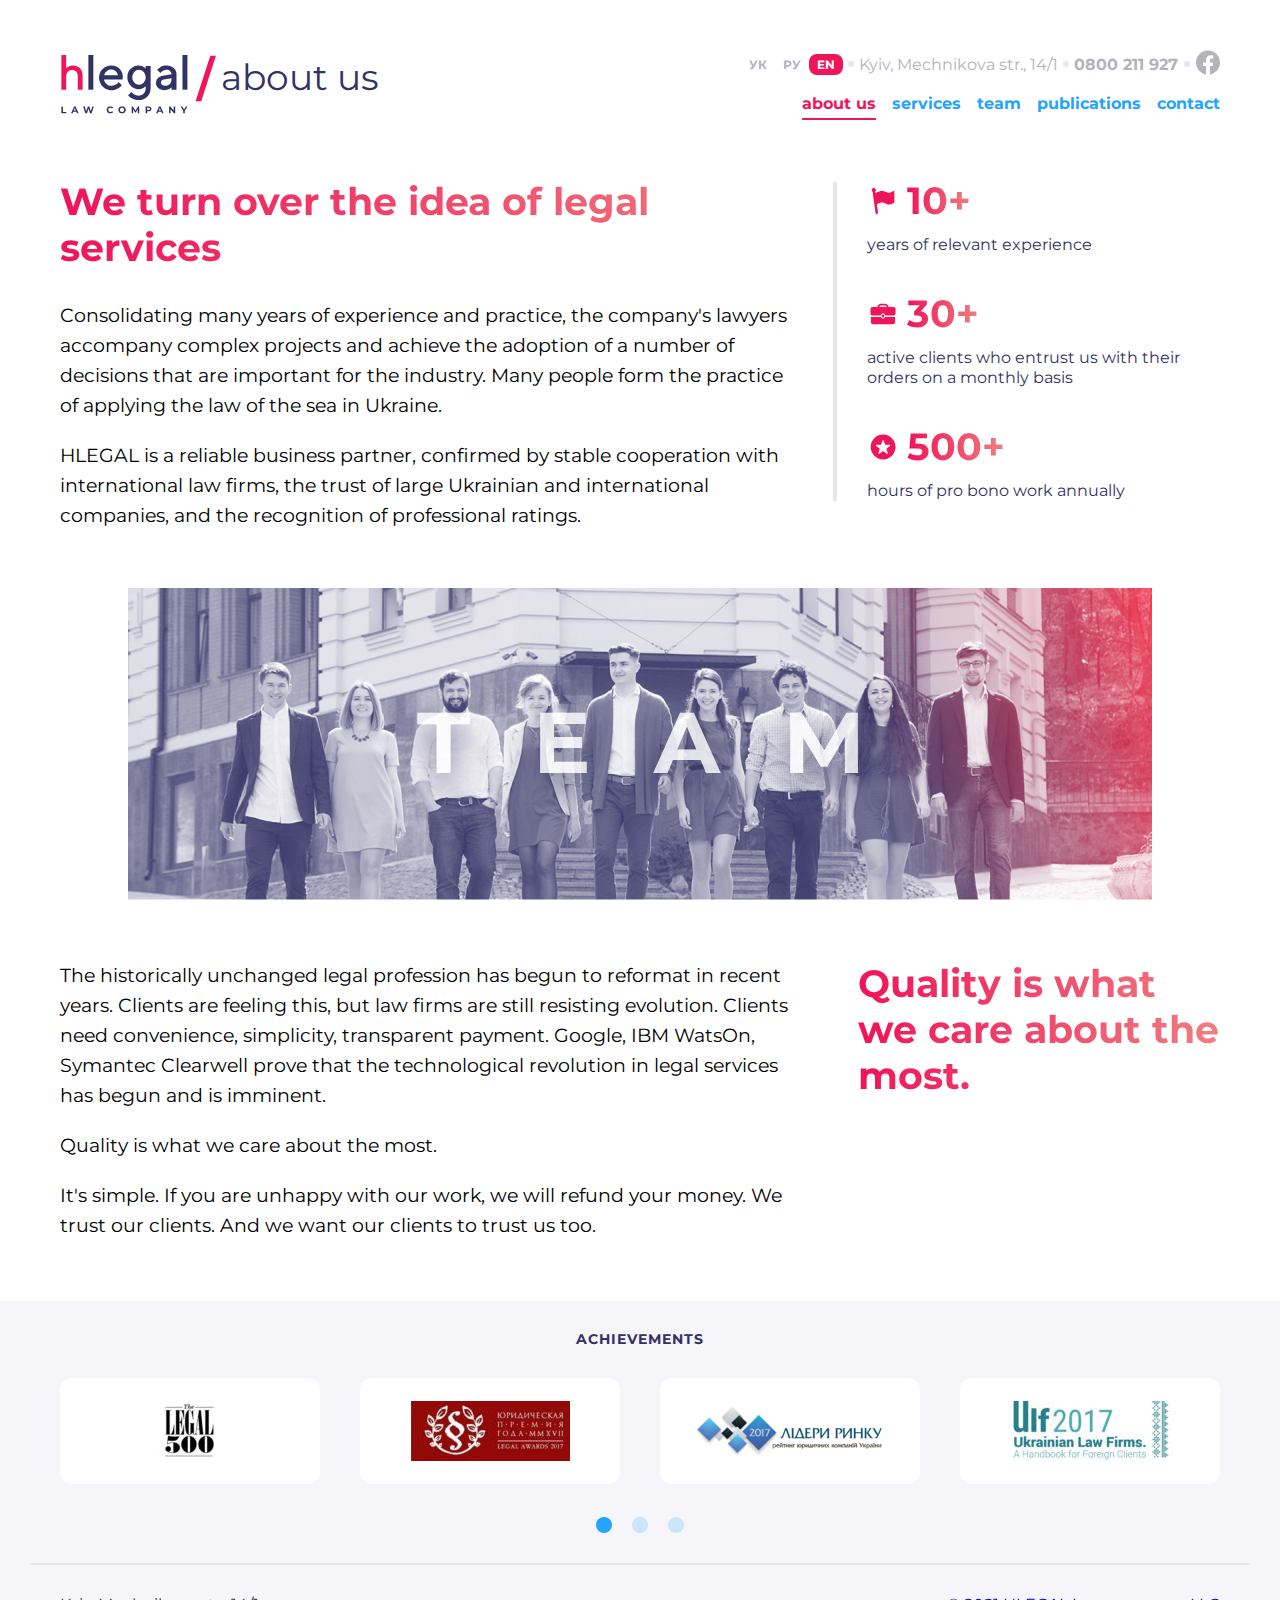
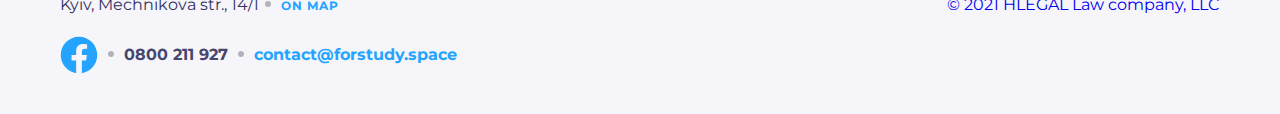
==== app/about.html @ e714e83e "add project" ====
<!DOCTYPE html>
<html lang="en">
<head>
    <meta charset="UTF-8">
    <meta http-equiv="X-UA-Compatible" content="IE=edge">
    <meta name="viewport" content="width=device-width, initial-scale=1.0">
    <link rel="stylesheet" href="css/style.css">
    <link rel="preload" href="fonts/Montserrat-Bold.woff2" as="font" type="font/woff2" crossorigin="anonymous">
    <link rel="preload" href="fonts/Montserrat-BoldItalic.woff2" as="font" type="font/woff2" crossorigin="anonymous">
    <link rel="preload" href="fonts/Montserrat-Italic.woff2" as="font" type="font/woff2" crossorigin="anonymous">
    <link rel="preload" href="fonts/Montserrat-Regular.woff2" as="font" type="font/woff2" crossorigin="anonymous">
    <title>Document</title>
</head>
<body class="body">
    <header class="header header--white container">
        <div class="header__top header__top--grey">
            <ul class="header__leng">
                <li class="header__leng-item header__leng-item--grey"><a href="#">УК</a></li>
                <li class="header__leng-item header__leng-item--grey"><a href="#">РУ</a></li>
                <li class="header__leng-item header__leng-item--grey active"><a href="#" >EN</a></li>
            </ul>
            <p class="header__adress">Kyiv, Mechnikova str., 14/1</p>
            <a href="tel:+30800211927" class="header__tel header__tel--dark">0800 211 927</a>
            <a href="#" class="header__fb">
                <svg width="24" height="25" viewBox="0 0 24 25" fill="none" xmlns="http://www.w3.org/2000/svg">
                    <path d="M24 12.5733C24 5.90541 18.6274 0.5 12 0.5C5.37258 0.5 0 5.90541 0 12.5733C0 18.5995 4.38823 23.5943 10.125 24.5V16.0633H7.07813V12.5733H10.125V9.91343C10.125 6.88755 11.9165 5.21615 14.6576 5.21615C15.9705 5.21615 17.3438 5.45195 17.3438 5.45195V8.42313H15.8306C14.3399 8.42313 13.875 9.35379 13.875 10.3086V12.5733H17.2031L16.6711 16.0633H13.875V24.5C19.6118 23.5943 24 18.5995 24 12.5733Z" fill="#B3B3BA"/>
                </svg>
            </a>
        </div>
        <div class="header__logo-wrap header__logo-wrap--dark">
            <a href="index.html">
                <svg class="header__logo header__logo--dark" width="70" height="33" viewBox="0 0 70 33" fill="none" xmlns="http://www.w3.org/2000/svg">
                    <path d="M2.64358 0H0V19.0926H2.64358V12.0094C2.64358 10.8111 2.94164 9.86583 3.53774 9.20012C4.13384 8.53441 4.95024 8.18824 5.96102 8.18824C6.82926 8.18824 7.55495 8.50778 8.13809 9.12024C8.72124 9.74601 9.01929 10.5315 9.01929 11.4769V19.1059H11.6758V11.4769C11.6758 9.71938 11.1964 8.3347 10.2374 7.29619C9.27846 6.25768 8.02146 5.73843 6.49233 5.73843C6.05173 5.73843 5.61114 5.79168 5.1835 5.91151C4.7429 6.03134 4.39301 6.16448 4.10792 6.31094C3.82283 6.45739 3.5507 6.61717 3.30448 6.80356C3.05826 6.98996 2.8898 7.12311 2.81205 7.20299C2.7343 7.28288 2.6695 7.33613 2.64358 7.37608V0Z" fill="#F0145A"/>
                    <path d="M17.5856 0H14.8604V19.0767H17.5856V0Z" fill="white"/>
                    <path d="M33.6598 13.4896L33.796 12.127C33.796 10.3011 33.1965 8.77493 31.9701 7.54857C30.7438 6.32221 29.2176 5.72266 27.3917 5.72266C25.5658 5.72266 23.9851 6.37672 22.677 7.68483C21.3689 8.99295 20.7148 10.5463 20.7148 12.3995C20.7148 14.3072 21.3962 15.9423 22.7315 17.305C24.0669 18.6676 25.6748 19.3489 27.528 19.3489C28.2365 19.3489 28.8906 19.2399 29.5446 19.0491C30.1987 18.8311 30.7438 18.6131 31.1253 18.3951C31.5341 18.1498 31.9429 17.8773 32.2971 17.5775C32.6514 17.2777 32.8967 17.0597 33.0057 16.9234C33.1147 16.7872 33.1965 16.7054 33.251 16.6236L31.4796 14.8522L31.0708 15.37C30.7983 15.6971 30.335 16.0241 29.6809 16.3784C28.9996 16.7327 28.291 16.8962 27.528 16.8962C26.4651 16.8962 25.5658 16.5691 24.8027 15.8878C24.0396 15.2065 23.5764 14.4162 23.4401 13.4896H33.6598ZM27.3917 8.03912C28.4 8.03912 29.2176 8.33889 29.8989 8.9112C30.553 9.51075 30.9618 10.2466 31.1253 11.1732H23.5491C23.7944 10.2466 24.2304 9.51075 24.9117 8.9112C25.5658 8.33889 26.4106 8.03912 27.3917 8.03912Z" fill="white"/>
                    <path d="M46.3695 18.286C46.3695 19.4852 46.0153 20.4662 45.2794 21.2293C44.5709 21.9651 43.6715 22.3467 42.5542 22.3467C42.0637 22.3467 41.5731 22.2649 41.1098 22.1286C40.6465 21.9924 40.2922 21.8289 39.9925 21.6381C39.6927 21.4473 39.4202 21.2566 39.1476 21.0113C38.9024 20.766 38.7389 20.6025 38.6571 20.5207C38.5753 20.439 38.5208 20.3572 38.4663 20.3027L36.6949 22.0741L36.9129 22.3467C37.0492 22.5374 37.2945 22.7827 37.6215 23.0552C37.9485 23.3005 38.3301 23.573 38.7661 23.8455C39.2021 24.0908 39.7472 24.3088 40.4285 24.4996C41.1098 24.6904 41.8184 24.7994 42.5542 24.7994C44.4074 24.7994 45.9335 24.1726 47.2144 22.919C48.468 21.6381 49.0948 20.112 49.0948 18.2588V5.99518H46.3695V7.3578L45.9063 6.94902C45.6065 6.67649 45.1432 6.40397 44.4891 6.13144C43.8351 5.85892 43.1265 5.72266 42.4179 5.72266C40.7555 5.72266 39.3384 6.34946 38.112 7.63033C36.8857 8.9112 36.2861 10.4373 36.2861 12.2632C36.2861 14.0892 36.8857 15.6153 38.112 16.8962C39.3384 18.177 40.7555 18.8038 42.4179 18.8038C42.8812 18.8038 43.3173 18.7493 43.7806 18.6403C44.2166 18.5041 44.5709 18.3678 44.8707 18.2315C45.1704 18.0953 45.443 17.9318 45.6882 17.741C45.9335 17.5502 46.1243 17.414 46.1788 17.3595L46.3695 17.1687V18.286ZM39.0114 12.2632C39.0114 11.1186 39.3657 10.1648 40.1015 9.37449C40.8373 8.58417 41.7094 8.17538 42.6905 8.17538C43.6715 8.17538 44.5436 8.58417 45.2794 9.37449C45.988 10.1648 46.3695 11.1186 46.3695 12.2632C46.3695 13.4079 45.988 14.3617 45.2794 15.152C44.5436 15.9423 43.6715 16.3511 42.6905 16.3511C41.7094 16.3511 40.8373 15.9423 40.1015 15.152C39.3657 14.3617 39.0114 13.4079 39.0114 12.2632Z" fill="white"/>
                    <path d="M63.3195 19.0764V10.6281C63.3195 9.23823 62.8017 8.06637 61.7934 7.13979C60.7851 6.18595 59.4769 5.72266 57.869 5.72266C57.2422 5.72266 56.6154 5.80441 56.0159 5.96793C55.4163 6.1587 54.9258 6.34946 54.5715 6.56748C54.2172 6.7855 53.8629 7.03078 53.5359 7.33055C53.2089 7.60308 53.0181 7.79384 52.9091 7.90285C52.8273 8.01186 52.7456 8.09362 52.6911 8.17538L54.4625 9.94679L54.8168 9.4835C55.0348 9.18372 55.4163 8.9112 55.9886 8.61142C56.5609 8.31164 57.1877 8.17538 57.869 8.17538C58.6594 8.17538 59.3134 8.42065 59.8312 8.88394C60.349 9.34724 60.5943 9.94679 60.5943 10.6281L55.8251 11.4457C54.6533 11.6364 53.6994 12.0997 53.0454 12.8356C52.364 13.5714 52.0098 14.4707 52.0098 15.5335C52.0098 16.5419 52.4458 17.414 53.3179 18.177C54.2172 18.9674 55.3073 19.3489 56.6427 19.3489C57.106 19.3489 57.542 19.2944 57.9781 19.1581C58.4413 19.0491 58.7956 18.9129 59.0954 18.7766C59.3952 18.6403 59.6677 18.4768 59.913 18.286C60.1583 18.0953 60.3218 17.959 60.4308 17.9045C60.5125 17.8228 60.567 17.741 60.5943 17.7137V19.0764H63.3195ZM57.0515 16.8962C56.3429 16.8962 55.7706 16.7327 55.3618 16.4056C54.9258 16.0786 54.735 15.6971 54.735 15.261C54.735 14.7977 54.8713 14.3889 55.1711 14.0892C55.4708 13.7894 55.8796 13.5714 56.3702 13.4896L60.5943 12.8083V13.0808C60.5943 14.3072 60.2945 15.2338 59.6677 15.9151C59.0409 16.5691 58.1688 16.8962 57.0515 16.8962Z" fill="white"/>
                    <path d="M69.3337 0H66.6084V19.0767H69.3337V0Z" fill="white"/>
                    <path d="M0 28.3308H0.852878V31.3211H2.70078V32.016H0V28.3308Z" fill="white"/>
                    <path d="M8.26752 31.2263H6.5565L6.23009 32.016H5.35615L6.99873 28.3308H7.84108L9.48893 32.016H8.59393L8.26752 31.2263ZM7.99902 30.5788L7.41464 29.1678L6.83026 30.5788H7.99902Z" fill="white"/>
                    <path d="M17.8731 28.3308L16.6675 32.016H15.7515L14.9407 29.5206L14.1036 32.016H13.1928L11.982 28.3308H12.8664L13.6982 30.921L14.5669 28.3308H15.3566L16.199 30.942L17.0571 28.3308H17.8731Z" fill="white"/>
                    <path d="M26.9457 32.0792C26.5702 32.0792 26.2297 31.9985 25.9244 31.837C25.6225 31.6721 25.3838 31.4457 25.2084 31.1579C25.0364 30.8666 24.9504 30.5384 24.9504 30.1734C24.9504 29.8084 25.0364 29.482 25.2084 29.1942C25.3838 28.9028 25.6225 28.6765 25.9244 28.515C26.2297 28.3501 26.5719 28.2676 26.951 28.2676C27.2704 28.2676 27.5582 28.3237 27.8144 28.436C28.0741 28.5484 28.2917 28.7098 28.4672 28.9204L27.9197 29.4258C27.6705 29.138 27.3616 28.9941 26.9931 28.9941C26.7649 28.9941 26.5614 29.045 26.3824 29.1468C26.2034 29.2451 26.063 29.3837 25.9612 29.5627C25.8629 29.7417 25.8138 29.9453 25.8138 30.1734C25.8138 30.4015 25.8629 30.6051 25.9612 30.7841C26.063 30.9631 26.2034 31.1035 26.3824 31.2053C26.5614 31.3035 26.7649 31.3527 26.9931 31.3527C27.3616 31.3527 27.6705 31.207 27.9197 30.9157L28.4672 31.4211C28.2917 31.6352 28.0741 31.7984 27.8144 31.9107C27.5547 32.0231 27.2651 32.0792 26.9457 32.0792Z" fill="white"/>
                    <path d="M33.3831 32.0792C33.0005 32.0792 32.6548 31.9967 32.3459 31.8318C32.0406 31.6668 31.8002 31.4404 31.6247 31.1526C31.4527 30.8613 31.3667 30.5349 31.3667 30.1734C31.3667 29.8119 31.4527 29.4872 31.6247 29.1994C31.8002 28.9081 32.0406 28.68 32.3459 28.515C32.6548 28.3501 33.0005 28.2676 33.3831 28.2676C33.7657 28.2676 34.1096 28.3501 34.415 28.515C34.7203 28.68 34.9607 28.9081 35.1362 29.1994C35.3117 29.4872 35.3995 29.8119 35.3995 30.1734C35.3995 30.5349 35.3117 30.8613 35.1362 31.1526C34.9607 31.4404 34.7203 31.6668 34.415 31.8318C34.1096 31.9967 33.7657 32.0792 33.3831 32.0792ZM33.3831 31.3527C33.6007 31.3527 33.7972 31.3035 33.9727 31.2053C34.1482 31.1035 34.2851 30.9631 34.3834 30.7841C34.4852 30.6051 34.5361 30.4015 34.5361 30.1734C34.5361 29.9453 34.4852 29.7417 34.3834 29.5627C34.2851 29.3837 34.1482 29.2451 33.9727 29.1468C33.7972 29.045 33.6007 28.9941 33.3831 28.9941C33.1655 28.9941 32.9689 29.045 32.7934 29.1468C32.618 29.2451 32.4793 29.3837 32.3775 29.5627C32.2793 29.7417 32.2301 29.9453 32.2301 30.1734C32.2301 30.4015 32.2793 30.6051 32.3775 30.7841C32.4793 30.9631 32.618 31.1035 32.7934 31.2053C32.9689 31.3035 33.1655 31.3527 33.3831 31.3527Z" fill="white"/>
                    <path d="M42.0264 32.016L42.0211 29.8049L40.9366 31.6264H40.5523L39.473 29.8522V32.016H38.6728V28.3308H39.3782L40.7576 30.6209L42.1159 28.3308H42.8161L42.8266 32.016H42.0264Z" fill="white"/>
                    <path d="M47.9285 28.3308C48.2549 28.3308 48.5374 28.3852 48.7761 28.494C49.0183 28.6028 49.2043 28.7572 49.3342 28.9573C49.464 29.1573 49.529 29.3942 49.529 29.668C49.529 29.9382 49.464 30.1751 49.3342 30.3787C49.2043 30.5788 49.0183 30.7332 48.7761 30.842C48.5374 30.9473 48.2549 30.9999 47.9285 30.9999H47.1862V32.016H46.3333V28.3308H47.9285ZM47.8811 30.305C48.1373 30.305 48.3321 30.2506 48.4655 30.1418C48.5989 30.0295 48.6656 29.8716 48.6656 29.668C48.6656 29.4609 48.5989 29.303 48.4655 29.1942C48.3321 29.0818 48.1373 29.0257 47.8811 29.0257H47.1862V30.305H47.8811Z" fill="white"/>
                    <path d="M55.0121 31.2263H53.3011L52.9747 32.016H52.1008L53.7433 28.3308H54.5857L56.2335 32.016H55.3385L55.0121 31.2263ZM54.7436 30.5788L54.1592 29.1678L53.5749 30.5788H54.7436Z" fill="white"/>
                    <path d="M62.6281 28.3308V32.016H61.9279L60.0906 29.7785V32.016H59.2482V28.3308H59.9537L61.7858 30.5682V28.3308H62.6281Z" fill="white"/>
                    <path d="M67.9013 30.7104V32.016H67.0485V30.6999L65.6217 28.3308H66.5273L67.5117 29.9681L68.4963 28.3308H69.3333L67.9013 30.7104Z" fill="white"/>
                </svg>
            </a>
            <svg class="header__logo-line" width="12" height="26" viewBox="0 0 12 26" fill="none" xmlns="http://www.w3.org/2000/svg">
                <path fill-rule="evenodd" clip-rule="evenodd" d="M8.72827 0H11.9505L3.55574 26H0.333496L8.72827 0Z" fill="#F0145A"/>
            </svg>
            <p class="header__name">about us</p>
        </div>
        <div class="header__menu header__menu--white">
            <button class="header__menu-link header__menu-link--dark" href="#"></button>
            <ul class="header__menu-list header__menu-list--white">
                <li><a href="#" class="header__menu-item header__menu-item--blue active">about us</a></li>
                <li><a href="#" class="header__menu-item header__menu-item--blue">services</a></li>
                <li><a href="#" class="header__menu-item header__menu-item--blue">team</a></li>
                <li><a href="#" class="header__menu-item header__menu-item--blue">publications</a></li>
                <li><a href="#" class="header__menu-item header__menu-item--blue">contact</a></li>
            </ul>
        </div>
    </header>
    <main>
        <section class="about container">
            <div class="about__info">
                <h2 class="title-gradient">We turn over the idea of legal services</h2>
                <p class="about__info-text">
                    Consolidating many years of experience and practice, the company's lawyers accompany complex projects and achieve the adoption of a number of decisions that are important for the industry. Many people form the practice of applying the law of the sea in Ukraine.
                </p>
                <p class="about__info-text">HLEGAL is a reliable business partner, confirmed by stable cooperation with international law firms, the trust of large Ukrainian and international companies, and the recognition of professional ratings.
                </p>
            </div>
            <div class="about__wrapper">
                <article class="about__article">
                    <div class="about__article-num">
                        <svg width="32" height="32" viewBox="0 0 32 32" fill="none" xmlns="http://www.w3.org/2000/svg">
                            <path d="M27.1137 6.3054C26.9447 6.1374 26.7457 6.0529 26.5157 6.0529C26.4012 6.0529 26.1597 6.1469 25.7927 6.3324C25.4252 6.5184 25.0352 6.7254 24.6247 6.9564C24.2132 7.1859 23.7262 7.3939 23.1642 7.5799C22.6027 7.7654 22.0827 7.8594 21.6042 7.8594C21.1622 7.8594 20.7722 7.7754 20.4362 7.6069C19.3217 7.0849 18.3522 6.6954 17.5292 6.4384C16.7062 6.1819 15.8212 6.0529 14.8737 6.0529C13.2377 6.0529 11.3742 6.5849 9.28524 7.6469C8.85424 7.8619 8.54524 8.0284 8.34524 8.1504L8.14674 6.6949C8.59524 6.3054 8.88474 5.7379 8.88474 5.0974C8.88474 3.9239 7.93374 2.9729 6.76024 2.9729C5.58674 2.9729 4.63574 3.9239 4.63574 5.0974C4.63574 5.8629 5.04474 6.5284 5.65174 6.9024L8.52174 27.9474C8.60724 28.5739 9.14324 29.0284 9.75874 29.0284C9.81474 29.0284 9.87174 29.0249 9.92924 29.0174C10.6132 28.9234 11.0922 28.2939 10.9987 27.6099L9.84524 19.1514C11.9382 18.1129 13.7487 17.5894 15.2717 17.5894C15.9182 17.5894 16.5487 17.6859 17.1632 17.8809C17.7782 18.0764 18.2897 18.2884 18.6967 18.5179C19.1037 18.7479 19.5842 18.9609 20.1367 19.1549C20.6902 19.3499 21.2367 19.4474 21.7762 19.4474C23.1392 19.4474 24.7717 18.9339 26.6742 17.9074C26.9132 17.7834 27.0882 17.6614 27.1987 17.5419C27.3092 17.4224 27.3647 17.2524 27.3647 17.0314V6.9029C27.3647 6.6734 27.2812 6.4739 27.1137 6.3054Z" fill="#F0145A"/>
                        </svg>
                        <p class="title-gradient title-gradient--fz36">10+</p>
                    </div>
                    <h3 class="about__article-title">years of relevant experience</h3>
                </article>
                <article class="about__article">
                    <div class="about__article-num">
                        <svg width="32" height="32" viewBox="0 0 32 32" fill="none" xmlns="http://www.w3.org/2000/svg">
                            <path d="M17.2321 18.332V17.774C17.2321 17.0935 16.6806 16.542 16.0006 16.542C15.3201 16.542 14.7686 17.0935 14.7686 17.774V18.332C14.7686 19.0125 15.3201 19.564 16.0006 19.564C16.6801 19.564 17.2321 19.0125 17.2321 18.332Z" fill="#F0145A"/>
                            <path d="M18.0769 19.0136C17.8039 19.9071 16.9814 20.5631 16.0004 20.5631C15.0189 20.5631 14.1964 19.9071 13.9234 19.0136H5.43886C4.90336 19.0136 4.39736 18.8891 3.94336 18.6731V24.3066C3.94336 25.4066 4.84336 26.3066 5.94336 26.3066H26.0564C27.1564 26.3066 28.0564 25.4066 28.0564 24.3066V18.6736C27.6019 18.8896 27.0964 19.0141 26.5609 19.0141H18.0769V19.0136Z" fill="#F0145A"/>
                            <path d="M26.4775 8.8976H21.677C21.387 7.0846 19.8165 5.6936 17.923 5.6936H14.0765C12.183 5.6936 10.613 7.0846 10.3225 8.8976H5.52247C4.37647 8.8976 3.43896 9.7976 3.43896 10.8976V15.5141C3.43896 16.6186 4.33447 17.5141 5.43897 17.5141H13.829C13.8575 16.9386 14.1045 16.4216 14.495 16.0476C14.507 16.0361 14.521 16.0271 14.5335 16.0161C14.62 15.9366 14.71 15.8616 14.8085 15.7966C14.8435 15.7731 14.8835 15.7571 14.92 15.7361C15.001 15.6896 15.081 15.6411 15.1685 15.6051C15.237 15.5766 15.311 15.5601 15.383 15.5386C15.445 15.5201 15.504 15.4956 15.5685 15.4826C15.708 15.4541 15.8525 15.4391 16 15.4391C16.148 15.4391 16.292 15.4546 16.4315 15.4826C16.4955 15.4956 16.5545 15.5201 16.6165 15.5386C16.6885 15.5601 16.7625 15.5766 16.831 15.6056C16.918 15.6416 16.9975 15.6896 17.0785 15.7361C17.1155 15.7576 17.1555 15.7736 17.191 15.7971C17.2895 15.8616 17.379 15.9366 17.4655 16.0161C17.478 16.0276 17.4925 16.0366 17.5045 16.0486C17.8955 16.4226 18.142 16.9396 18.1705 17.5151H26.5605C27.665 17.5151 28.5605 16.6196 28.5605 15.5151V10.8986C28.561 9.7976 27.6235 8.8976 26.4775 8.8976ZM12.248 8.8976C12.503 8.1271 13.2215 7.5656 14.0765 7.5656H17.923C18.778 7.5656 19.4965 8.1271 19.7515 8.8976H12.248Z" fill="#F0145A"/>
                        </svg>
                        <p class="title-gradient title-gradient--fz36">30+</p>
                    </div>
                    <h3 class="about__article-title">active clients who entrust us with their orders on a monthly basis</h3>
                </article>
                <article class="about__article">
                    <div class="about__article-num">
                        <svg width="32" height="32" viewBox="0 0 32 32" fill="none" xmlns="http://www.w3.org/2000/svg">
                            <path d="M16.0971 3.55298C9.25258 3.55298 3.68408 9.12148 3.68408 15.966C3.68408 22.811 9.25258 28.38 16.0971 28.38C22.9416 28.38 28.5101 22.811 28.5101 15.966C28.5106 9.12148 22.9421 3.55298 16.0971 3.55298ZM22.9556 15.0585V15.059L19.3621 17.659L20.7461 21.889C20.7681 21.955 20.7796 22.0255 20.7796 22.0975C20.7796 22.467 20.4806 22.767 20.1111 22.767C19.9641 22.767 19.8291 22.72 19.7191 22.6405L16.0976 20.021L12.4761 22.6405C12.3661 22.72 12.2311 22.767 12.0846 22.767C11.7146 22.767 11.4151 22.4675 11.4151 22.0975C11.4151 22.025 11.4271 21.955 11.4491 21.889L12.8336 17.659L9.24008 15.059V15.0585C9.07208 14.9375 8.96308 14.74 8.96308 14.517C8.96308 14.1475 9.26208 13.8485 9.63208 13.8485H14.0806L15.4581 9.63798C15.5421 9.36448 15.7966 9.16548 16.0981 9.16548C16.3991 9.16548 16.6541 9.36448 16.7376 9.63798L18.1151 13.8485H22.5636C22.9331 13.8485 23.2326 14.1475 23.2326 14.517C23.2321 14.74 23.1231 14.9375 22.9556 15.0585Z" fill="#F0145A"/>
                        </svg>
                        <p class="title-gradient title-gradient--fz36">500+</p>
                    </div>
                    <h3 class="about__article-title">hours of pro bono work annually</h3>
                </article>
            </div>
        </section>
        <section class="about-team">
            <div class="about-team__pic">
                <picture>
                    <source media="(min-width:1440px)" srcset="img/team_desktop.jpg">
                    <source media="(min-width:992px)" srcset="img/team_tablet_hd.jpg">
                    <source media="(min-width:768px)" srcset="img/team_tablet.jpg">
                    <img src="img/team_mob.jpg" alt="team" class="about-team__foto">
                </picture>
                <p class="about-team__discr">team</p>
            </div>
            <div class="about-team__info container">
                <div class="about-team__text">
                    <p class="about-team__item">The historically unchanged legal profession has begun to reformat in recent years. Clients are feeling this, but law firms are still resisting evolution. Clients need convenience, simplicity, transparent payment. Google, IBM WatsOn, Symantec Clearwell prove that the technological revolution in legal services has begun and is imminent.</p>
                    <p class="about-team__item">Quality is what we care about the most.</p>
                    <p class="about-team__item">It's simple. If you are unhappy with our work, we will refund your money. We trust our clients. And we want our clients to trust us too.</p>
                </div>
                <h2 class="about-team__title title-gradient">Quality is what we care about the most.</h2>
            </div>
        </section>
        <section class="achievements">
            <div class="container">
                <h2 class="achievements__title">Achievements</h2>
                <div class="achievements__slider autoplay">
                    <div class="achievements__slider-item">
                        <picture>
                            <source media="(min-width:992px)" srcset="img/slider1.png"> 
                            <img class="achievements__slider-img" src="img/slider1mob.png" alt="logo">
                        </picture>
                    </div>
                    <div class="achievements__slider-item">
                        <picture>
                            <source media="(min-width:992px)" srcset="img/slider2.png"> 
                            <img class="achievements__slider-img" src="img/slider2mob.png" alt="logo">
                        </picture>
                    </div>
                    <div class="achievements__slider-item">
                        <picture>
                            <source media="(min-width:992px)" srcset="img/slider3.png"> 
                            <img class="achievements__slider-img" src="img/slider3mob.png" alt="logo">
                        </picture>
                    </div>
                    <div class="achievements__slider-item">
                        <picture>
                            <source media="(min-width:992px)" srcset="img/slider4.png"> 
                            <img class="achievements__slider-img" src="img/slider4mob.png" alt="logo">
                        </picture>
                    </div>
                    <div class="achievements__slider-item">
                        <picture>
                            <source media="(min-width:992px)" srcset="img/slider1.png"> 
                            <img class="achievements__slider-img" src="img/slider1mob.png" alt="logo">
                        </picture>
                    </div>
                    <div class="achievements__slider-item">
                        <picture>
                            <source media="(min-width:992px)" srcset="img/slider2.png"> 
                            <img class="achievements__slider-img" src="img/slider2mob.png" alt="logo">
                        </picture>
                    </div>
                    <div class="achievements__slider-item">
                        <picture>
                            <source media="(min-width:992px)" srcset="img/slider3.png"> 
                            <img class="achievements__slider-img" src="img/slider3mob.png" alt="logo">
                        </picture>
                    </div>
                    <div class="achievements__slider-item">
                        <picture>
                            <source media="(min-width:992px)" srcset="img/slider4.png"> 
                            <img class="achievements__slider-img" src="img/slider4mob.png" alt="logo">
                        </picture>
                    </div>
                    <div class="achievements__slider-item">
                        <picture>
                            <source media="(min-width:992px)" srcset="img/slider1.png"> 
                            <img class="achievements__slider-img" src="img/slider1mob.png" alt="logo">
                        </picture>
                    </div>
                    <div class="achievements__slider-item">
                        <picture>
                            <source media="(min-width:992px)" srcset="img/slider2.png"> 
                            <img class="achievements__slider-img" src="img/slider2mob.png" alt="logo">
                        </picture>
                    </div>
                    <div class="achievements__slider-item">
                        <picture>
                            <source media="(min-width:992px)" srcset="img/slider3.png"> 
                            <img class="achievements__slider-img" src="img/slider3mob.png" alt="logo">
                        </picture>
                    </div>
                    <div class="achievements__slider-item">
                        <picture>
                            <source media="(min-width:992px)" srcset="img/slider4.png"> 
                            <img class="achievements__slider-img" src="img/slider4mob.png" alt="logo">
                        </picture>
                    </div>
                </div>
            </div>
        </section>

    </main>

    <footer class="footer">
        <div class="footer__wrapper container">
            <div class="footer__adress">
                <p class="footer__adress-info">Kyiv, Mechnikova str., 14/1</p>
                <a href="#" class="footer__adress-map">On map</a>
            </div>
            <div class="footer__contact">
                <svg width="24" height="25" viewBox="0 0 24 25" fill="none" xmlns="http://www.w3.org/2000/svg">
                    <path d="M24 12.5733C24 5.90541 18.6274 0.5 12 0.5C5.37258 0.5 0 5.90541 0 12.5733C0 18.5995 4.38823 23.5943 10.125 24.5V16.0633H7.07813V12.5733H10.125V9.91343C10.125 6.88755 11.9165 5.21615 14.6576 5.21615C15.9705 5.21615 17.3438 5.45195 17.3438 5.45195V8.42313H15.8306C14.3399 8.42313 13.875 9.35379 13.875 10.3086V12.5733H17.2031L16.6711 16.0633H13.875V24.5C19.6118 23.5943 24 18.5995 24 12.5733Z" fill="#24A3FF"/>
                </svg>
                <a href="tel:0800211927" class="footer__contact-tel">0800 211 927</a>
                <a href="mailto:contact@forstudy.space" class="footer__contact-mail">contact@forstudy.space</a>
            </div>
            <div class="footer__info">
                <a href="#">© 2021 HLEGAL Law company, LLC</a>
            </div>

        </div>
    </footer>
    <script src="js/all.js"></script>
</body>
</html>
---- app/css/style.css ----
/* Slider */
.slick-slider {
  position: relative;
  display: block;
  -webkit-box-sizing: border-box;
          box-sizing: border-box;
  -webkit-touch-callout: none;
  -webkit-user-select: none;
  -moz-user-select: none;
  -ms-user-select: none;
  user-select: none;
  -ms-touch-action: pan-y;
  touch-action: pan-y;
  -webkit-tap-highlight-color: transparent;
}

.slick-list {
  position: relative;
  overflow: hidden;
  display: block;
  margin: 0;
  padding: 0;
}
.slick-list:focus {
  outline: none;
}
.slick-list.dragging {
  cursor: pointer;
  cursor: hand;
}

.slick-slider .slick-track,
.slick-slider .slick-list {
  -webkit-transform: translate3d(0, 0, 0);
  transform: translate3d(0, 0, 0);
}

.slick-track {
  position: relative;
  left: 0;
  top: 0;
  display: block;
  margin-left: auto;
  margin-right: auto;
}
.slick-track:before, .slick-track:after {
  content: "";
  display: table;
}
.slick-track:after {
  clear: both;
}
.slick-loading .slick-track {
  visibility: hidden;
}

.slick-slide {
  float: left;
  height: 100%;
  min-height: 1px;
  display: none;
}
[dir=rtl] .slick-slide {
  float: right;
}
.slick-slide img {
  display: block;
}
.slick-slide.slick-loading img {
  display: none;
}
.slick-slide.dragging img {
  pointer-events: none;
}
.slick-initialized .slick-slide {
  display: block;
}
.slick-loading .slick-slide {
  visibility: hidden;
}
.slick-vertical .slick-slide {
  display: block;
  height: auto;
  border: 1px solid transparent;
}

.slick-arrow.slick-hidden {
  display: none;
}

@font-face {
  font-family: "Montserrat";
  src: url("../fonts/Montserrat-BoldItalic.woff2") format("woff2"), url("../fonts/Montserrat-BoldItalic.woff") format("woff");
  font-weight: 700;
  font-style: italic;
}
@font-face {
  font-family: "Montserrat";
  src: url("../fonts/Montserrat-Bold.woff2") format("woff2"), url("../fonts/Montserrat-Bold.woff") format("woff");
  font-weight: 700;
  font-style: normal;
}
@font-face {
  font-family: "Montserrat";
  src: url("../fonts/Montserrat-Italic.woff2") format("woff2"), url("../fonts/Montserrat-Italic.woff") format("woff");
  font-weight: 400;
  font-style: italic;
}
@font-face {
  font-family: "Montserrat";
  src: url("../fonts/Montserrat-Regular.woff2") format("woff2"), url("../fonts/Montserrat-Regular.woff") format("woff");
  font-weight: 400;
  font-style: normal;
}
* {
  -webkit-box-sizing: border-box;
          box-sizing: border-box;
  margin: 0;
}

.body {
  font-family: "Montserrat", "Arial", sans-serif;
  font-style: normal;
  font-weight: 400;
}

.img-responsive {
  max-width: 100%;
  height: auto;
}

button {
  font-family: "Montserrat", "Arial", sans-serif;
  font-style: normal;
  font-weight: 400;
}

.title-gradient {
  padding-top: 10px;
  font-weight: 700;
  font-size: 30px;
  line-height: 37px;
  background: linear-gradient(90.13deg, #F0145A 0.84%, #EF8080 99.96%);
  -webkit-background-clip: text;
  -webkit-text-fill-color: transparent;
  background-clip: text;
}
.title-gradient--pt5 {
  padding-top: 5px;
}
.title-gradient--publication {
  padding-top: 5px;
}
.title-gradient--fz36 {
  font-size: 36px;
  padding-top: 0;
}

.link-blue {
  font-weight: 700;
  font-size: 14px;
  line-height: 17px;
  text-transform: uppercase;
  letter-spacing: 1px;
  color: #24A3FF;
  display: -webkit-inline-box;
  display: -ms-inline-flexbox;
  display: inline-flex;
}
.link-blue::after {
  content: "";
  background-image: url(../img/arr.svg);
  width: 8px;
  height: 11px;
  margin: auto 5px;
}

.container {
  margin: 0 auto;
  min-width: 375px;
  max-width: 1440px;
  padding: 0 30px;
}

.bg {
  background: url(../img/symbolh.svg) top center no-repeat, linear-gradient(228.57deg, #323264 11.93%, #323264 57.17%, #643E72 87.46%);
  background-size: 670px 595px, auto;
  border-radius: 0px 0px 12px 12px;
  position: relative;
}
.bg::after {
  content: "";
  height: 10px;
  position: absolute;
  left: 5px;
  right: 5px;
  margin-left: 16px;
  margin-right: 16px;
  bottom: -10px;
  display: block;
  background: #CACADB;
  border-radius: 0px 0px 12px 12px;
}
.bg::before {
  content: "";
  height: 10px;
  position: absolute;
  left: 5px;
  right: 5px;
  margin-left: 37px;
  margin-right: 37px;
  bottom: -20px;
  display: block;
  background: #E7E7F2;
  border-radius: 0px 0px 12px 12px;
}

a {
  text-decoration: none;
}

li {
  list-style-type: none;
}

ul {
  padding: 0;
}

@media (min-width: 768px) {
  .container {
    min-width: 768px;
    padding: 0 60px;
  }
  .bg {
    background-size: 895px 1025px, auto;
  }
  .title-gradient {
    font-size: 38px;
    line-height: 46px;
  }
  .title-gradient--publication {
    padding-top: 8px;
  }
  .title-gradient--fz36 {
    line-height: 32px;
  }
}
@media (min-width: 992px) {
  .container {
    min-width: 992px;
  }
  .bg {
    background-size: 705px 770px, auto;
  }
}
@media (min-width: 1200px) {
  .container {
    min-width: 1200px;
  }
  .bg {
    background-size: 705px 800px, auto;
  }
}
.header {
  display: grid;
  grid-template-columns: 1fr -webkit-min-content;
  grid-template-columns: 1fr min-content;
  grid-template-rows: -webkit-min-content -webkit-min-content;
  grid-template-rows: min-content min-content;
  color: #FFFFFF;
  padding: 0 15px;
}
.header__adress, .header__fb, .header__menu-list {
  display: none;
}
.header__top {
  grid-column: 1/-1;
  display: -webkit-box;
  display: -ms-flexbox;
  display: flex;
  -webkit-box-pack: justify;
      -ms-flex-pack: justify;
          justify-content: space-between;
  background-color: rgba(245, 245, 250, 0.2);
  margin: 0 -15px;
  padding: 10px 15px;
}
.header__top--grey {
  background-color: #F5F5FA;
}
.header__leng {
  display: -webkit-box;
  display: -ms-flexbox;
  display: flex;
  font-weight: 700;
  font-size: 12px;
  line-height: 15px;
}
.header__leng-item {
  padding: 3px 8px;
  border-radius: 8px;
  text-align: center;
}
.header__leng-item a {
  color: #FFFFFF;
}
.header__leng-item--grey a {
  color: #B3B3BA;
}
.header__leng-item--grey.active a {
  color: #FFFFFF;
}
.header__leng-item--grey:hover a {
  color: #FFFFFF;
}
.header__leng-item.active {
  background-color: #F0145A;
}
.header__leng-item:hover {
  background-color: #F0145A;
}
.header__tel {
  font-weight: 700;
  font-size: 16px;
  line-height: 20px;
  color: #FFFFFF;
}
.header__tel--dark {
  color: #B3B3BA;
}
.header__tel:hover {
  color: #F0145A;
}
.header__logo-wrap {
  padding: 15px 0;
  -ms-flex-item-align: center;
      align-self: center;
}
.header__logo-wrap--dark {
  display: -webkit-box;
  display: -ms-flexbox;
  display: flex;
}
.header__logo {
  min-width: 70px;
  height: 33px;
}
.header__logo--dark path:not(:first-child) {
  fill: #323264;
}
.header__logo-line {
  margin-left: 3px;
  margin-right: 3px;
}
.header__name {
  font-size: 20px;
  line-height: 24px;
  color: #323264;
}
.header__menu {
  -ms-flex-item-align: center;
      align-self: center;
}
.header__menu-link {
  background-color: transparent;
  background-image: url(../img/hamburger.svg);
  border: none;
  padding: 0;
  width: 32px;
  height: 32px;
  cursor: pointer;
}
.header__menu-link:active {
  background-color: #F5F5FA;
}
.header__menu-link.active {
  background-image: url(../img/close.svg);
}
.header__menu-link--dark {
  background-image: url(../img/hamburger_dark.svg);
}
.header__menu-item {
  color: #FFFFFF;
}
.header__menu-item--blue {
  color: #24A3FF;
}
.header--white {
  color: #B3B3BA;
}

@media (min-width: 375px) and (max-width: 767px) {
  .header {
    position: relative;
  }
  .header__menu-list {
    display: none;
    position: absolute;
    width: 90%;
    right: -15px;
    background-color: #FFFFFF;
    top: auto;
    padding: 12px;
  }
  .header__menu-list li:not(:last-child) {
    margin-bottom: 15px;
  }
  .header__menu-item {
    background-color: #F5F5FA;
    height: 100%;
    border-radius: 12px;
    color: #24A3FF;
    font-weight: 700;
    font-size: 24px;
    display: block;
    padding: 7px;
    text-align: center;
  }
  .header__menu-item:active {
    background: #E6E6F0;
  }
  .header__menu-item.active {
    color: #F0145A;
  }
}
@media (min-width: 768px) {
  .header {
    padding-left: 60px;
    padding-top: 40px;
    grid-template-columns: 1fr;
    grid-template-rows: -webkit-min-content -webkit-min-content -webkit-min-content;
    grid-template-rows: min-content min-content min-content;
  }
  .header__adress, .header__fb, .header__menu-list {
    display: block;
  }
  .header__top {
    background-color: transparent;
    -webkit-box-pack: start;
        -ms-flex-pack: start;
            justify-content: flex-start;
    -webkit-box-align: center;
        -ms-flex-align: center;
            align-items: center;
    padding-bottom: 30px;
  }
  .header__adress {
    font-size: 16px;
    line-height: 20px;
    padding: 0 5px;
    display: -webkit-inline-box;
    display: -ms-inline-flexbox;
    display: inline-flex;
  }
  .header__adress::after, .header__adress::before {
    content: "";
    width: 6px;
    height: 6px;
    background: #E6E6F0;
    border-radius: 50%;
    margin-top: 6px;
  }
  .header__adress::before {
    margin-right: 7px;
  }
  .header__adress::after {
    margin-left: 7px;
  }
  .header__tel {
    display: -webkit-inline-box;
    display: -ms-inline-flexbox;
    display: inline-flex;
  }
  .header__tel::after {
    content: "";
    width: 6px;
    height: 6px;
    background-color: #E6E6F0;
    border-radius: 50%;
    margin: 7px;
  }
  .header__logo-wrap {
    padding: 0;
  }
  .header__logo {
    min-width: 130px;
    height: 60px;
  }
  .header__logo-line {
    width: 21px;
    height: 47px;
    margin-left: 5px;
    margin-right: 5px;
  }
  .header__name {
    font-size: 36px;
    line-height: 44px;
  }
  .header__menu {
    padding-bottom: 15px;
    padding-top: 25px;
  }
  .header__menu--white {
    padding-top: 30px;
    padding-bottom: 40px;
  }
  .header__menu-link {
    display: none;
  }
  .header__menu-list {
    display: -webkit-box;
    display: -ms-flexbox;
    display: flex;
  }
  .header__menu-list li {
    padding-right: 16px;
  }
  .header__menu-list--white li {
    padding-right: 16px;
  }
  .header__menu-item {
    font-weight: 700;
    font-size: 16px;
    line-height: 20px;
  }
  .header__menu-item:hover {
    border-bottom: 2px solid #FFFFFF;
  }
  .header__menu-item.active {
    color: #F0145A;
    border-bottom: 2px solid #F0145A;
  }
  .header__menu-item--blue:hover {
    border-bottom: 2px solid #24A3FF;
  }
  .header__fb:hover path {
    fill: #F0145A;
  }
  .header__leng-item:hover:not(.active) {
    background-color: rgba(255, 255, 255, 0.2);
  }
}
@media (min-width: 992px) {
  .header {
    padding-top: 20px;
    padding-right: 60px;
    grid-template-columns: 1fr 2fr;
    grid-template-rows: -webkit-min-content -webkit-min-content;
    grid-template-rows: min-content min-content;
  }
  .header--white {
    grid-template-columns: auto auto;
  }
  .header__top {
    grid-column: 2/3;
    -webkit-box-pack: end;
        -ms-flex-pack: end;
            justify-content: flex-end;
    padding-top: 30px;
    padding-bottom: 0;
  }
  .header__logo-wrap {
    grid-row: 1/3;
    padding-top: 20px;
  }
  .header__logo-wrap--dark {
    padding-top: 0;
  }
  .header__menu {
    padding-top: 15px;
  }
  .header__menu-list {
    -webkit-box-pack: end;
        -ms-flex-pack: end;
            justify-content: flex-end;
  }
  .header__menu-list li {
    padding-right: 0px;
    padding-left: 16px;
  }
  .header__menu-item--blue {
    padding-bottom: 4px;
  }
  .header__tel::after {
    margin: 6px;
  }
  .header__adress::after {
    margin-left: 5px;
  }
  .header__adress::before {
    margin-right: 5px;
  }
}
@media (min-width: 1200px) {
  .header {
    padding-top: 20px;
  }
  .header__menu-item--blue {
    padding-bottom: 5px;
  }
}
.main {
  padding-top: 120px;
}
.main__title {
  font-weight: 700;
  font-size: 38px;
  line-height: 46px;
  text-align: center;
  color: #FFFFFF;
  padding-bottom: 160px;
  padding-left: 30px;
}
.main__scroll {
  margin: 0 auto;
  width: 42px;
  height: 42px;
  border: 1px solid #FFFFFF;
  border-radius: 50%;
}
.main__scroll-link {
  display: block;
  text-align: center;
  padding-top: 12px;
}
.main__scroll:hover {
  border-color: #F0145A;
}
.main__scroll:hover a path {
  stroke: #F0145A;
}

@media (min-width: 768px) {
  .main {
    padding-top: 260px;
  }
  .main__title {
    padding-bottom: 415px;
    padding-left: 0px;
  }
}
@media (min-width: 992px) {
  .main {
    padding-top: 235px;
  }
  .main__title {
    padding-bottom: 288px;
  }
}
@media (min-width: 1200px) {
  .main {
    padding-top: 250px;
  }
  .main__title {
    padding-bottom: 305px;
  }
}
.advantage {
  padding: 60px 30px 28px;
}
.advantage__switcher {
  display: -webkit-box;
  display: -ms-flexbox;
  display: flex;
  overflow: auto;
  -ms-overflow-style: none;
  scrollbar-width: none;
  margin-right: -30px;
}
.advantage__switcher::-webkit-scrollbar {
  display: none;
}
.advantage__switcher li {
  padding-right: 30px;
}
.advantage__switcher-item {
  font-weight: 700;
  font-size: 30px;
  line-height: 37px;
  color: #B3B3BA;
  white-space: nowrap;
  border: none;
  background-color: transparent;
  cursor: pointer;
  border-bottom: 2px solid transparent;
  padding: 0;
}
.advantage__switcher-item.active {
  background: linear-gradient(90.13deg, #EF8080 0.84%, #F0145A 99.96%);
  -webkit-background-clip: text;
  -webkit-text-fill-color: transparent;
}
.advantage__switcher-item:hover:not(.active) {
  border-bottom: 2px solid #B3B3BA;
}
.advantage__content {
  color: white;
  display: none;
  padding-top: 28px;
  position: relative;
}
.advantage__content::before {
  content: "";
  display: block;
  height: 4px;
  background-color: rgba(255, 255, 255, 0.3);
}
.advantage__content.active {
  display: block;
}
.advantage__content-title {
  padding-top: 30px;
  font-weight: 700;
  font-size: 20px;
  line-height: 24px;
}
.advantage__content-text {
  padding-top: 30px;
  font-size: 19px;
  line-height: 30px;
}

@media (min-width: 768px) {
  .advantage {
    padding: 95px 60px 57px;
  }
  .advantage__switcher {
    margin-right: -60px;
  }
  .advantage__switcher-item {
    font-size: 38px;
  }
  .advantage__content {
    padding-top: 60px;
  }
  .advantage__content-title {
    font-size: 30px;
    padding-top: 68px;
  }
  .advantage__content-text {
    padding-top: 38px;
  }
}
@media (min-width: 992px) {
  .advantage {
    padding-top: 90px;
  }
  .advantage__about {
    display: -webkit-box;
    display: -ms-flexbox;
    display: flex;
  }
  .advantage__switcher {
    display: -webkit-box;
    display: -ms-flexbox;
    display: flex;
    -webkit-box-orient: vertical;
    -webkit-box-direction: normal;
        -ms-flex-direction: column;
            flex-direction: column;
    overflow: visible;
    margin-right: 0;
    padding-right: 30px;
    padding-top: 20px;
    -webkit-box-align: end;
        -ms-flex-align: end;
            align-items: flex-end;
  }
  .advantage__switcher-item {
    display: block;
    text-align: end;
    padding-right: 0;
  }
  .advantage__switcher li:not(:last-of-type) {
    padding-bottom: 37px;
  }
  .advantage__content {
    position: relative;
    padding-top: 0;
  }
  .advantage__content::before {
    height: 100%;
    width: 4px;
    position: absolute;
  }
  .advantage__content-title {
    padding-top: 13px;
    padding-left: 63px;
    line-height: 34px;
  }
  .advantage__content-text {
    padding-left: 64px;
    padding-top: 33px;
    padding-bottom: 10px;
  }
}
@media (min-width: 1200px) {
  .advantage {
    padding-left: 180px;
    padding-right: 180px;
    padding-bottom: 60px;
  }
  .advantage__content-title {
    padding-top: 43px;
  }
  .advantage__content-text {
    padding-bottom: 40px;
  }
}
.services {
  padding-bottom: 60px;
}
.services__wrapper {
  padding-top: 30px;
  display: grid;
  grid-template-columns: 1fr;
  gap: 30px;
}
.services__item-img {
  width: 92px;
  height: 92px;
  background-color: #FFFFFF;
  border-radius: 24px;
  display: -webkit-box;
  display: -ms-flexbox;
  display: flex;
  -webkit-box-pack: center;
      -ms-flex-pack: center;
          justify-content: center;
  -webkit-box-align: center;
      -ms-flex-align: center;
          align-items: center;
}
.services__item-title {
  padding-top: 30px;
  font-weight: 700;
  font-size: 22px;
  line-height: 27px;
  color: #24A3FF;
}
.services__item-text {
  padding-top: 15px;
  font-size: 16px;
  line-height: 26px;
  color: #FFFFFF;
}

@media (min-width: 768px) {
  .services__wrapper {
    grid-template-columns: 1fr 1fr;
    padding-top: 60px;
    gap: 60px;
  }
}
@media (min-width: 992px) {
  .services__wrapper {
    grid-template-columns: 1fr 1fr 1fr;
  }
}
.team {
  margin-top: 50px;
  padding-bottom: 30px;
}
.team__bg {
  display: grid;
  grid-template-columns: 1fr;
}
.team__foto {
  border-radius: 12px 12px 0px 0px;
  width: 100%;
  height: 500px;
  -o-object-fit: cover;
     object-fit: cover;
  margin: 0 auto;
  display: block;
}
.team__about {
  background-color: #EDEDF7;
  padding: 28px 30px;
}
.team__about-name {
  padding-top: 30px;
  font-weight: 700;
  font-size: 16px;
  line-height: 20px;
  color: #B3B3BA;
}
.team__about-position {
  padding-top: 6px;
  font-size: 14px;
  line-height: 22px;
  color: #B3B3BA;
}
.team__slide {
  padding-top: 30px;
  text-align: center;
}
.team__slide-item {
  width: 16px;
  height: 16px;
  background: #24A3FF;
  opacity: 0.2;
  border-radius: 50%;
  border-color: transparent;
  margin: 0 6px;
  cursor: pointer;
}
.team__slide-item.active {
  opacity: 1;
}
.team__slide-item:hover:not(.active) {
  opacity: 1;
}

@media (min-width: 768px) {
  .team {
    margin-top: 80px;
  }
}
@media (min-width: 992px) {
  .team__bg {
    grid-template-columns: 400px 1fr;
    grid-template-rows: -webkit-min-content -webkit-min-content;
    grid-template-rows: min-content min-content;
  }
  .team__foto {
    border-radius: 12px 0px 0px 12px;
    height: 527px;
  }
  .team__about {
    padding: 29px 20px 25px 30px;
    border-radius: 0 12px 12px 0;
  }
  .team__slide {
    grid-column: 1/-1;
    padding-top: 27px;
  }
}
@media (min-width: 1200px) {
  .team__foto {
    height: 100%;
  }
  .team__about {
    padding-top: 30px;
    margin-right: 0;
  }
  .team__about-name {
    padding-top: 30px;
  }
}
.partner {
  padding-top: 28px;
  text-align: center;
}
.partner__title {
  font-weight: 700;
  font-size: 14px;
  line-height: 17px;
  letter-spacing: 1px;
  text-transform: uppercase;
  color: #323264;
}
.partner__wrapper {
  margin-top: 30px;
  display: grid;
  grid-template-columns: 1fr;
}
.partner__logo {
  height: 120px;
  width: 100%;
  display: -webkit-box;
  display: -ms-flexbox;
  display: flex;
}
.partner__logo-img {
  display: block;
  margin: auto;
}
.partner__logo--blue {
  background-color: #1C4280;
}
.partner__logo--drblue {
  background-color: #143646;
}
.partner__logo--drorange {
  background: -webkit-gradient(linear, left bottom, left top, from(#F48B30), to(#F48B30)), #F48B30;
  background: linear-gradient(0deg, #F48B30, #F48B30), #F48B30;
}
.partner__logo--violet {
  background-color: #9E4DC3;
}
.partner__logo--orange {
  background-color: #FD9339;
}
.partner__logo--grey {
  background-color: #E2E2E4;
}
.partner__logo--red {
  background-color: #C71C36;
}
.partner__logo--mint {
  background-color: #DCF3F9;
}
.partner__logo--beige {
  background-color: #EAEAEA;
}
.partner__logo--drviolet {
  background-color: #282240;
}
.partner__logo--greyblue {
  background-color: #1D4568;
}
.partner__logo--black {
  background-color: #000000;
}
.partner__logo--close {
  display: none;
}

@media (min-width: 768px) {
  .partner {
    padding-top: 31px;
  }
  .partner__wrapper {
    grid-template-columns: 1fr 1fr 1fr;
    margin-top: 28px;
  }
  .partner__logo--close {
    display: -webkit-box;
    display: -ms-flexbox;
    display: flex;
  }
}
@media (min-width: 992px) {
  .partner__wrapper {
    margin-top: 30px;
    grid-template-columns: repeat(4, 1fr);
  }
}
@media (min-width: 1200px) {
  .partner {
    padding-top: 30px;
  }
}
.publication {
  padding-top: 29px;
  background-color: #F5F5FA;
}
.publication__wrapper {
  padding-top: 30px;
  display: grid;
  grid-template-columns: 1fr;
  gap: 30px;
}
.publication__item {
  background-color: #FFFFFF;
  height: 100%;
  border-radius: 12px;
}
.publication__item-img {
  width: 100%;
  height: 200px;
  -o-object-fit: cover;
     object-fit: cover;
  border-radius: 12px 12px 0 0;
}
.publication__about {
  padding: 25px 30px 30px;
}
.publication__about-title {
  font-weight: 700;
  font-size: 16px;
  line-height: 20px;
  color: #24A3FF;
}
.publication__about-data {
  padding-top: 15px;
  font-weight: 700;
  font-size: 12px;
  line-height: 15px;
  letter-spacing: 1px;
  text-transform: uppercase;
  color: #B3B3BA;
}
.publication__about-text {
  font-size: 14px;
  line-height: 22px;
  color: #000000;
}
.publication__about-text::before {
  content: "";
  height: 4px;
  background-color: #E6E6F0;
  display: block;
  margin-top: 15px;
  margin-bottom: 15px;
}

@media (min-width: 768px) {
  .publication__wrapper {
    padding-top: 32px;
    grid-template-columns: 1fr 1fr;
    grid-template-rows: -webkit-min-content -webkit-min-content;
    grid-template-rows: min-content min-content;
  }
  .publication__about {
    padding-top: 26px;
  }
  .publication__item--row2 {
    grid-column: 1/-1;
  }
}
@media (min-width: 992px) {
  .publication__wrapper {
    grid-template-columns: repeat(3, 1fr);
    grid-template-rows: -webkit-min-content;
    grid-template-rows: min-content;
  }
  .publication__item--row2 {
    grid-column: 3;
  }
}
.footer {
  background-color: #F5F5FA;
  padding: 30px 0;
}
.footer::before {
  content: "";
  display: block;
  height: 2px;
  background: #E6E6F0;
  margin: 0 30px 33px;
}
.footer__wrapper {
  display: grid;
  grid-template-columns: 1fr;
  text-align: center;
}
.footer__adress-info {
  font-size: 16px;
  line-height: 20px;
  color: #323264;
  padding-bottom: 6px;
}
.footer__adress-map {
  font-weight: 700;
  font-size: 12px;
  line-height: 15px;
  letter-spacing: 1px;
  text-transform: uppercase;
  color: #24A3FF;
}
.footer__adress-map:hover {
  color: #F0145A;
}
.footer__contact {
  display: -webkit-box;
  display: -ms-flexbox;
  display: flex;
  -webkit-box-orient: vertical;
  -webkit-box-direction: normal;
      -ms-flex-direction: column;
          flex-direction: column;
  -webkit-box-align: center;
      -ms-flex-align: center;
          align-items: center;
  padding-top: 20px;
}
.footer__contact svg {
  width: 38px;
  height: 38px;
  margin-bottom: 10px;
}
.footer__contact svg:hover path {
  fill: #F0145A;
}
.footer__contact-tel {
  font-weight: 700;
  font-size: 16px;
  line-height: 20px;
  text-align: right;
  color: #46466E;
  margin-bottom: 10px;
}
.footer__contact-mail {
  font-weight: 700;
  font-size: 16px;
  line-height: 20px;
  color: #24A3FF;
}
.footer__contact-mail:hover {
  color: #F0145A;
}
.footer__info {
  font-size: 16px;
  line-height: 20px;
  text-align: center;
  color: #B3B3BA;
  padding-top: 30px;
}

@media (min-width: 768px) {
  .footer::before {
    margin-bottom: 30px;
  }
  .footer__wrapper {
    grid-template-columns: 1fr 1fr;
    grid-template-rows: -webkit-min-content -webkit-min-content;
    grid-template-rows: min-content min-content;
  }
  .footer__adress {
    text-align: start;
  }
  .footer__adress-info {
    display: -webkit-inline-box;
    display: -ms-inline-flexbox;
    display: inline-flex;
  }
  .footer__adress-info::after {
    content: "";
    width: 6px;
    height: 6px;
    background: #B3B3BA;
    border-radius: 50%;
    margin: 6px;
  }
  .footer__info {
    grid-column: 2/3;
    grid-row: 1;
    padding-top: 0;
    justify-self: end;
  }
  .footer__contact {
    -webkit-box-orient: horizontal;
    -webkit-box-direction: normal;
        -ms-flex-direction: row;
            flex-direction: row;
    padding-top: 15px;
    grid-column: 1/-1;
  }
  .footer__contact-tel {
    display: -webkit-inline-box;
    display: -ms-inline-flexbox;
    display: inline-flex;
  }
  .footer__contact-tel::after, .footer__contact-tel::before {
    content: "";
    width: 6px;
    height: 6px;
    background: #B3B3BA;
    border-radius: 50%;
    margin: 6px 10px;
  }
  .footer__contact-mail {
    margin-bottom: 10px;
  }
}
.about {
  padding-top: 10px;
  padding-bottom: 30px;
  display: grid;
  grid-template-columns: 1fr;
  gap: 30px;
}
.about__info-text {
  font-size: 19px;
  line-height: 30px;
}
.about__info-text:first-of-type {
  padding-top: 30px;
}
.about__info-text:not(:last-of-type) {
  padding-bottom: 20px;
}
.about__wrapper {
  position: relative;
  margin-left: 34px;
}
.about__wrapper::after {
  content: "";
  width: 4px;
  height: 100%;
  background: #E6E6F0;
  display: block;
  position: absolute;
  top: 0;
  left: -34px;
}
.about__article-num {
  display: -webkit-box;
  display: -ms-flexbox;
  display: flex;
  margin-top: 3px;
}
.about__article-num svg {
  margin-right: 8px;
}
.about__article-title {
  padding-top: 14px;
  font-weight: 400;
  font-size: 16px;
  line-height: 20px;
  color: #323264;
}
.about__article:not(:last-of-type) {
  padding-bottom: 40px;
}

@media (min-width: 768px) {
  .about {
    padding-bottom: 57px;
  }
  .about__article:not(:last-of-type) {
    padding-bottom: 40px;
  }
  .about__article-title {
    padding-top: 20px;
  }
}
@media (min-width: 992px) {
  .about {
    padding-top: 15px;
    display: -webkit-box;
    display: -ms-flexbox;
    display: flex;
  }
  .about__wrapper {
    min-width: 353px;
    margin-top: 13px;
    -ms-flex-item-align: start;
        align-self: flex-start;
  }
  .about__article-title {
    padding-top: 18px;
  }
}
@media (min-width: 1440px) {
  .about__info {
    padding-left: 120px;
  }
  .about__wrapper {
    min-width: 473px;
    padding-right: 120px;
  }
}
.about-team {
  padding-bottom: 60px;
}
.about-team__pic {
  position: relative;
  text-align: center;
}
.about-team__discr {
  position: absolute;
  top: 50%;
  left: 50%;
  left: calc(50% + 7px);
  top: calc(50% - 4px);
  -webkit-transform: translate(-50%, -50%);
          transform: translate(-50%, -50%);
  font-weight: 700;
  font-size: 36px;
  line-height: 44px;
  letter-spacing: 13px;
  text-transform: uppercase;
  color: #FFFFFF;
  opacity: 0.8;
  text-shadow: 0px 15px 30px rgba(40, 40, 86, 0.8);
}
.about-team__info {
  padding-top: 25px;
}
.about-team__item {
  font-size: 19px;
  line-height: 30px;
  padding-bottom: 20px;
}

@media (min-width: 768px) {
  .about-team__discr {
    font-size: 46px;
    line-height: 56px;
    letter-spacing: 63px;
    left: calc(50% + 32px);
  }
  .about-team__info {
    padding-top: 57px;
  }
}
@media (min-width: 992px) {
  .about-team {
    padding-bottom: 40px;
  }
  .about-team__discr {
    font-size: 86px;
    line-height: 105px;
  }
  .about-team__info {
    display: -webkit-box;
    display: -ms-flexbox;
    display: flex;
  }
  .about-team__title {
    min-width: 362px;
    padding-top: 0px;
  }
  .about-team__text {
    padding-right: 50px;
  }
}
@media (min-width: 1440px) {
  .about-team__discr {
    font-size: 96px;
    line-height: 117px;
  }
  .about-team__text {
    padding-left: 120px;
  }
  .about-team__title {
    padding-right: 120px;
    min-width: 482px;
  }
}
.achievements {
  background-color: #F5F5FA;
  padding: 30px 0 0;
}
.achievements__title {
  font-weight: 700;
  font-size: 14px;
  line-height: 17px;
  text-align: center;
  letter-spacing: 1px;
  text-transform: uppercase;
  color: #323264;
  padding-bottom: 30px;
}
.achievements__slider {
  padding: 0 20px;
}
.achievements__slider-item {
  background-color: #fff;
  border-radius: 12px;
  margin: 0 10px;
}
.achievements__slider-img {
  margin: 25px auto;
}
.achievements__slider-dots {
  display: -webkit-box;
  display: -ms-flexbox;
  display: flex;
  -webkit-box-pack: center;
      -ms-flex-pack: center;
          justify-content: center;
}
.achievements__slider-dots .slick-active button {
  opacity: 1;
}
.achievements__slider-dots button {
  display: block;
  width: 16px;
  height: 16px;
  background-color: #24A3FF;
  opacity: 0.2;
  font-size: 0;
  margin: 30px 10px 0;
  border-radius: 100%;
  border: #24A3FF;
  cursor: pointer;
}
.achievements__slider-dots button:hover {
  opacity: 1;
}

@media (min-width: 768px) {
  .achievements__slider {
    margin: 0 -20px;
    padding: 0;
  }
  .achievements__slider-item {
    margin: 0 20px 3px;
  }
  .achievements__slider-img {
    margin: 23px auto;
  }
}
/*# sourceMappingURL=style.css.map */
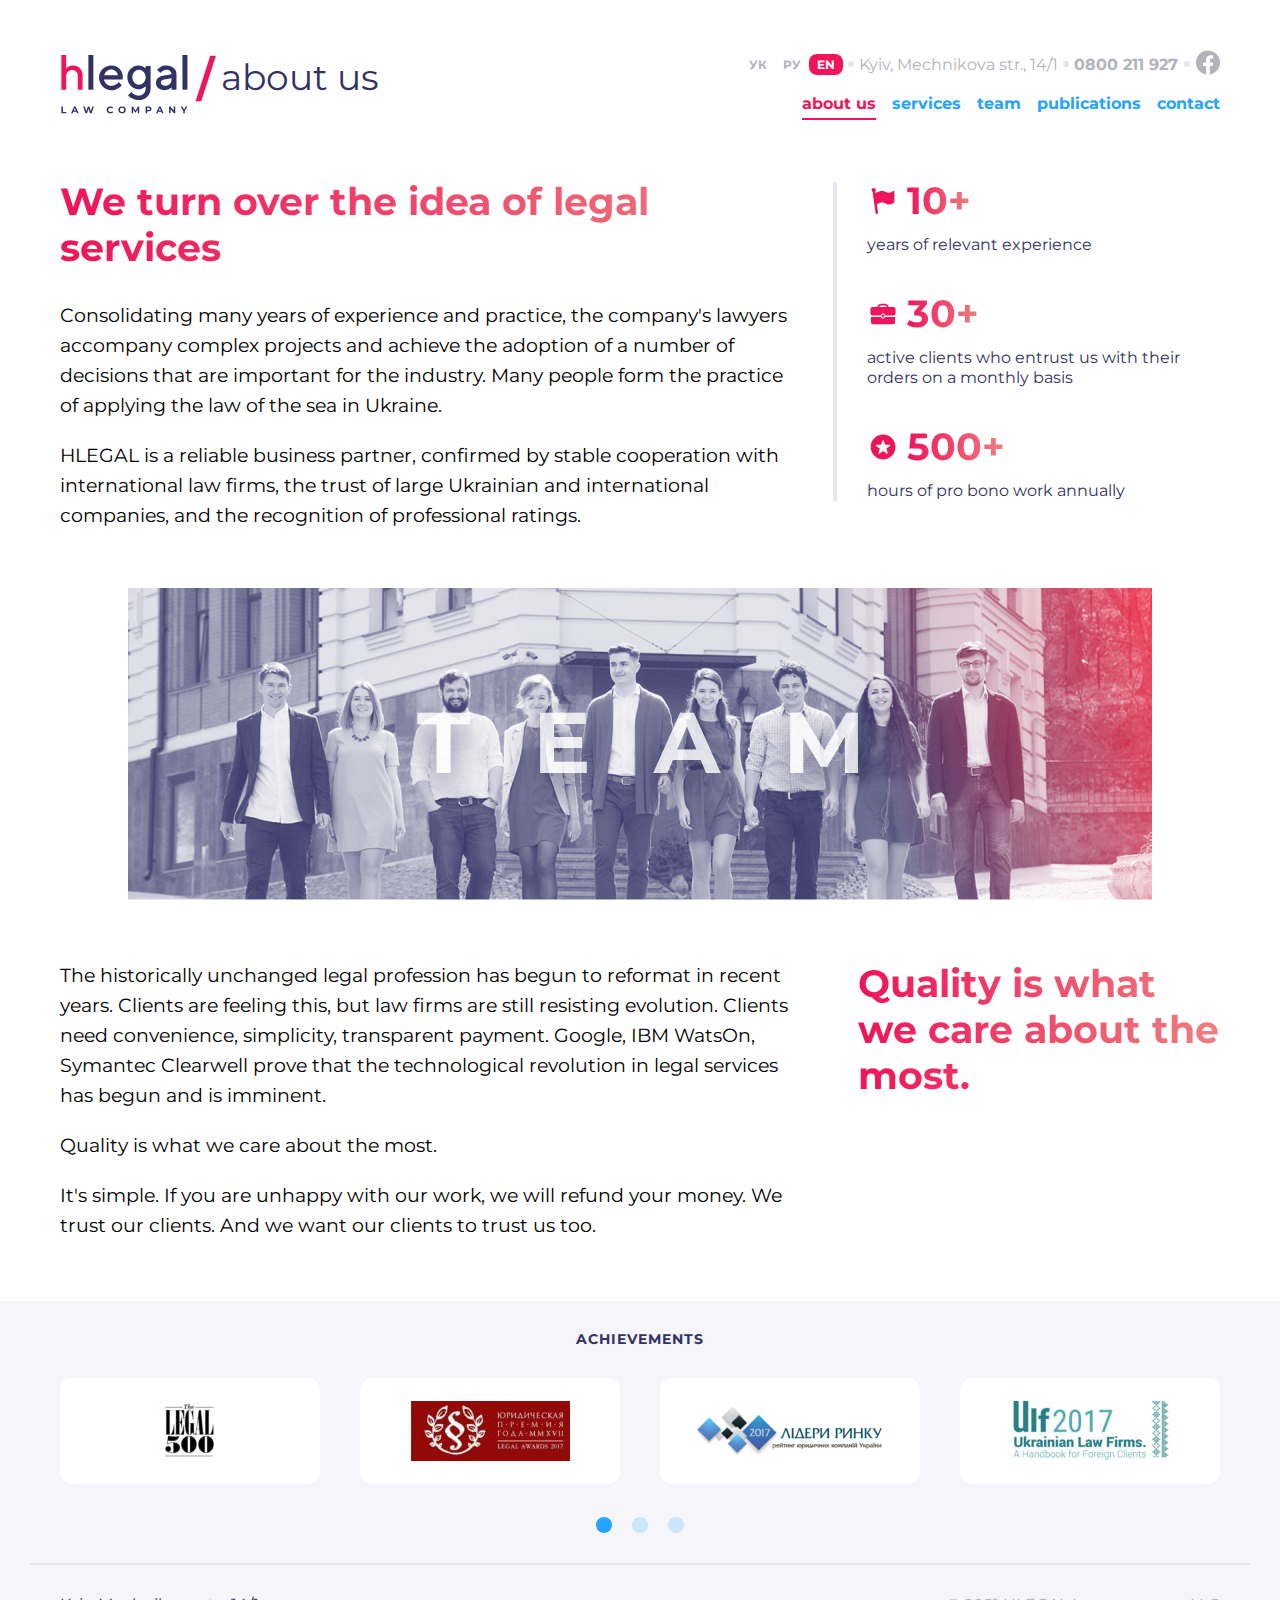
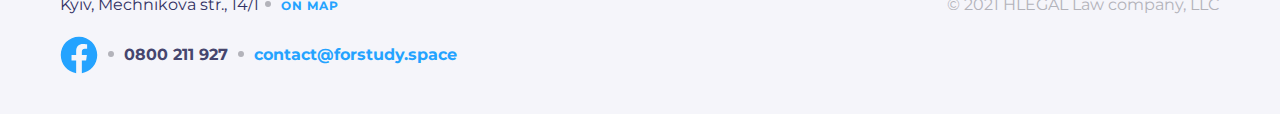
==== commit 81440e13: "add slick" ====
--- a/app/about.html
+++ b/app/about.html
@@ -204,9 +204,7 @@
                 </div>
             </div>
         </section>
-
     </main>
-
     <footer class="footer">
         <div class="footer__wrapper container">
             <div class="footer__adress">
--- a/app/css/style.css
+++ b/app/css/style.css
@@ -301,9 +301,15 @@
   padding: 3px 8px;
   border-radius: 8px;
   text-align: center;
+  -webkit-transition-duration: 0.3s;
+          transition-duration: 0.3s;
 }
 .header__leng-item a {
   color: #FFFFFF;
+}
+.header__leng-item--grey {
+  -webkit-transition-duration: 0.3s;
+          transition-duration: 0.3s;
 }
 .header__leng-item--grey a {
   color: #B3B3BA;
@@ -325,6 +331,8 @@
   font-size: 16px;
   line-height: 20px;
   color: #FFFFFF;
+  -webkit-transition-duration: 0.3s;
+          transition-duration: 0.3s;
 }
 .header__tel--dark {
   color: #B3B3BA;
@@ -534,11 +542,22 @@
   .header__menu-item--blue:hover {
     border-bottom: 2px solid #24A3FF;
   }
+  .header__fb path {
+    -webkit-transition-duration: 0.3s;
+            transition-duration: 0.3s;
+  }
   .header__fb:hover path {
     fill: #F0145A;
   }
+  .header__leng-item {
+    -webkit-transition-duration: 0.3s;
+            transition-duration: 0.3s;
+  }
   .header__leng-item:hover:not(.active) {
     background-color: rgba(255, 255, 255, 0.2);
+  }
+  .header__leng-item--grey:hover:not(.active) {
+    background-color: #F0145A;
   }
 }
 @media (min-width: 992px) {
@@ -618,6 +637,8 @@
   height: 42px;
   border: 1px solid #FFFFFF;
   border-radius: 50%;
+  -webkit-transition-duration: 0.3s;
+          transition-duration: 0.3s;
 }
 .main__scroll-link {
   display: block;
@@ -685,6 +706,8 @@
   cursor: pointer;
   border-bottom: 2px solid transparent;
   padding: 0;
+  -webkit-transition-duration: 0.5s;
+          transition-duration: 0.5s;
 }
 .advantage__switcher-item.active {
   background: linear-gradient(90.13deg, #EF8080 0.84%, #F0145A 99.96%);
@@ -695,7 +718,7 @@
   border-bottom: 2px solid #B3B3BA;
 }
 .advantage__content {
-  color: white;
+  color: #FFFFFF;
   display: none;
   padding-top: 28px;
   position: relative;
@@ -862,7 +885,7 @@
   margin-top: 50px;
   padding-bottom: 30px;
 }
-.team__bg {
+.team__grid {
   display: grid;
   grid-template-columns: 1fr;
 }
@@ -892,26 +915,6 @@
   line-height: 22px;
   color: #B3B3BA;
 }
-.team__slide {
-  padding-top: 30px;
-  text-align: center;
-}
-.team__slide-item {
-  width: 16px;
-  height: 16px;
-  background: #24A3FF;
-  opacity: 0.2;
-  border-radius: 50%;
-  border-color: transparent;
-  margin: 0 6px;
-  cursor: pointer;
-}
-.team__slide-item.active {
-  opacity: 1;
-}
-.team__slide-item:hover:not(.active) {
-  opacity: 1;
-}
 
 @media (min-width: 768px) {
   .team {
@@ -919,7 +922,7 @@
   }
 }
 @media (min-width: 992px) {
-  .team__bg {
+  .team__grid {
     grid-template-columns: 400px 1fr;
     grid-template-rows: -webkit-min-content -webkit-min-content;
     grid-template-rows: min-content min-content;
@@ -932,10 +935,6 @@
     padding: 29px 20px 25px 30px;
     border-radius: 0 12px 12px 0;
   }
-  .team__slide {
-    grid-column: 1/-1;
-    padding-top: 27px;
-  }
 }
 @media (min-width: 1200px) {
   .team__foto {
@@ -950,7 +949,7 @@
   }
 }
 .partner {
-  padding-top: 28px;
+  padding-top: 32px;
   text-align: center;
 }
 .partner__title {
@@ -1020,7 +1019,7 @@
 
 @media (min-width: 768px) {
   .partner {
-    padding-top: 31px;
+    padding-top: 34px;
   }
   .partner__wrapper {
     grid-template-columns: 1fr 1fr 1fr;
@@ -1033,6 +1032,9 @@
   }
 }
 @media (min-width: 992px) {
+  .partner {
+    padding-top: 31px;
+  }
   .partner__wrapper {
     margin-top: 30px;
     grid-template-columns: repeat(4, 1fr);
@@ -1150,6 +1152,8 @@
   letter-spacing: 1px;
   text-transform: uppercase;
   color: #24A3FF;
+  -webkit-transition-duration: 0.3s;
+          transition-duration: 0.3s;
 }
 .footer__adress-map:hover {
   color: #F0145A;
@@ -1172,6 +1176,10 @@
   height: 38px;
   margin-bottom: 10px;
 }
+.footer__contact svg path {
+  -webkit-transition-duration: 0.3s;
+          transition-duration: 0.3s;
+}
 .footer__contact svg:hover path {
   fill: #F0145A;
 }
@@ -1188,6 +1196,8 @@
   font-size: 16px;
   line-height: 20px;
   color: #24A3FF;
+  -webkit-transition-duration: 0.3s;
+          transition-duration: 0.3s;
 }
 .footer__contact-mail:hover {
   color: #F0145A;
@@ -1196,8 +1206,10 @@
   font-size: 16px;
   line-height: 20px;
   text-align: center;
+  padding-top: 30px;
+}
+.footer__info a {
   color: #B3B3BA;
-  padding-top: 30px;
 }
 
 @media (min-width: 768px) {
@@ -1440,7 +1452,7 @@
   padding: 0 20px;
 }
 .achievements__slider-item {
-  background-color: #fff;
+  background-color: #FFFFFF;
   border-radius: 12px;
   margin: 0 10px;
 }
